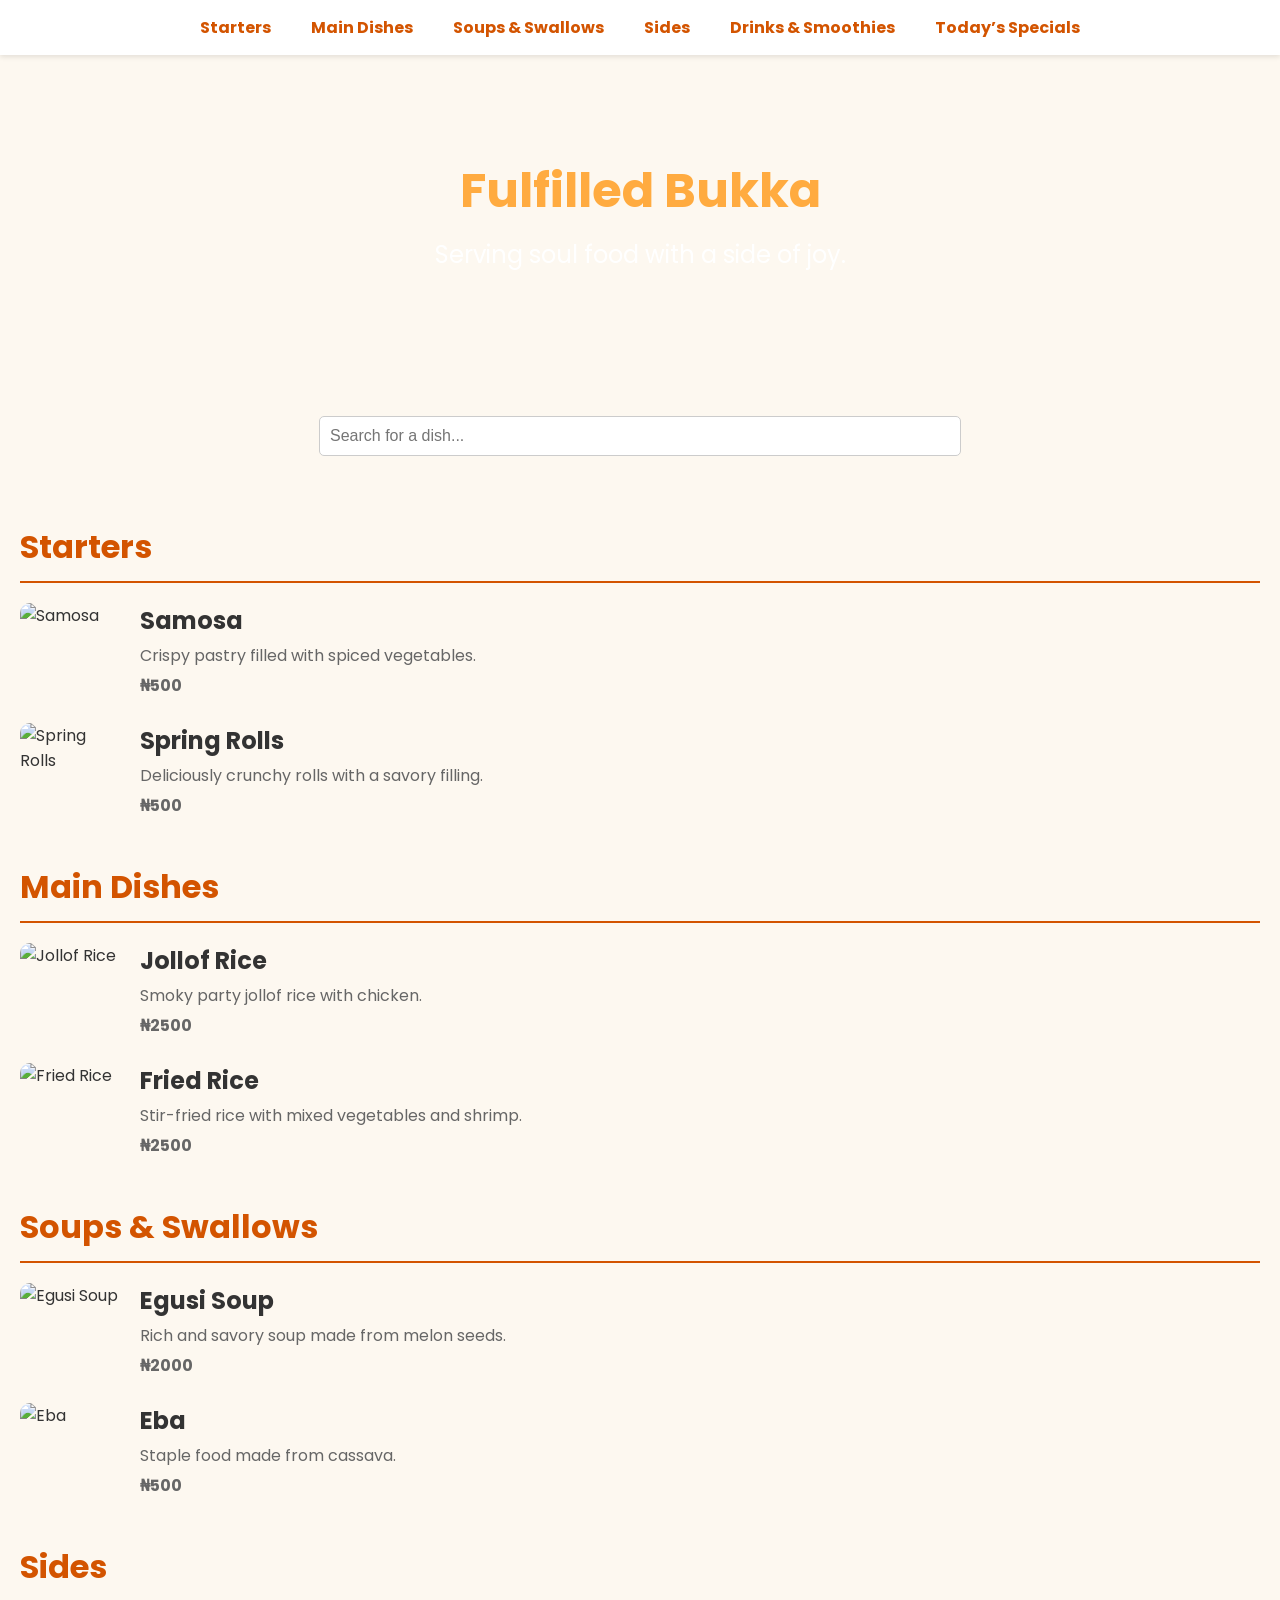
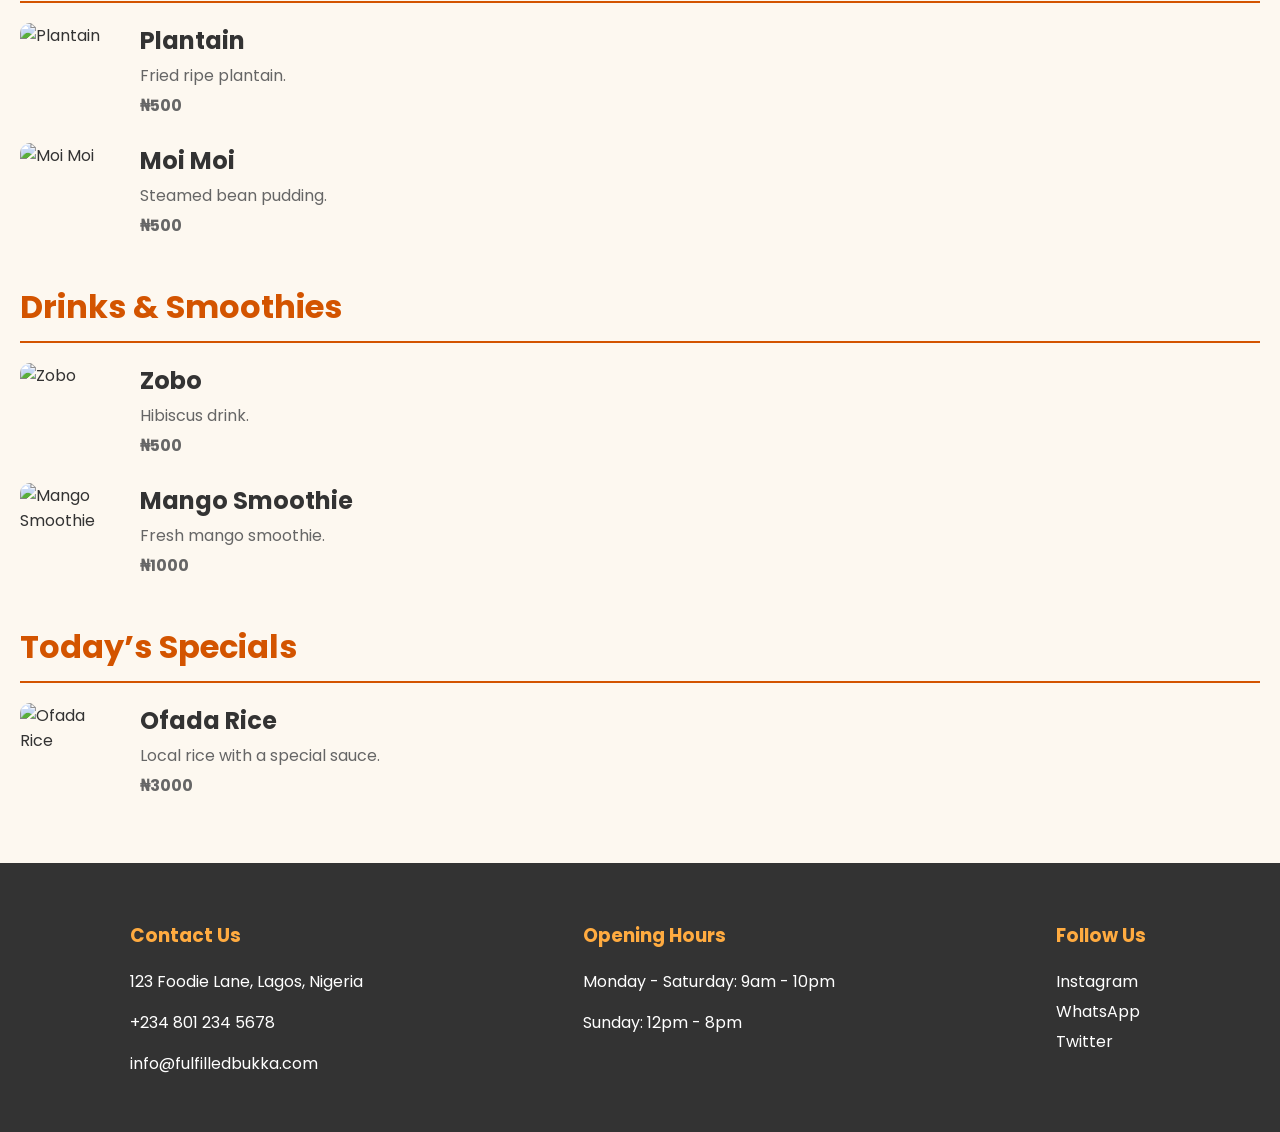
==== index.html @ f6e09173 "feat: create responsive food menu webpage for Fulfilled Bukka" ====
<!DOCTYPE html>
<html lang="en">
<head>
    <meta charset="UTF-8">
    <meta name="viewport" content="width=device-width, initial-scale=1.0">
    <title>Fulfilled Bukka</title>
    <link href="https://fonts.googleapis.com/css2?family=Poppins:wght@400;700&display=swap" rel="stylesheet">
    <link rel="stylesheet" href="styles.css">
</head>
<body>
    <nav class="sticky-nav">
        <div class="nav-container">
            <a href="#Starters">Starters</a>
            <a href="#Main Dishes">Main Dishes</a>
            <a href="#Soups & Swallows">Soups & Swallows</a>
            <a href="#Sides">Sides</a>
            <a href="#Drinks & Smoothies">Drinks & Smoothies</a>
            <a href="#Today’s Specials">Today’s Specials</a>
        </div>
    </nav>

    <header class="hero">
        <div class="hero-text">
            <h1>Fulfilled Bukka</h1>
            <p>Serving soul food with a side of joy.</p>
        </div>
    </header>

    <main>
        <section class="search-container">
            <input type="text" id="search-bar" placeholder="Search for a dish...">
        </section>

        <section id="menu" class="menu-container">
            <!-- Menu will be dynamically generated here -->
        </section>
    </main>

    <script src="script.js"></script>

    <footer>
        <div class="footer-container">
            <div class="contact-info">
                <h3>Contact Us</h3>
                <p>123 Foodie Lane, Lagos, Nigeria</p>
                <p>+234 801 234 5678</p>
                <p>info@fulfilledbukka.com</p>
            </div>
            <div class="opening-hours">
                <h3>Opening Hours</h3>
                <p>Monday - Saturday: 9am - 10pm</p>
                <p>Sunday: 12pm - 8pm</p>
            </div>
            <div class="social-links">
                <h3>Follow Us</h3>
                <a href="#">Instagram</a>
                <a href="#">WhatsApp</a>
                <a href="#">Twitter</a>
            </div>
        </div>
    </footer>
</body>
</html>
---- styles.css ----
/* General styles */
body {
    font-family: 'Poppins', sans-serif;
    margin: 0;
    background-color: #fdf8f0; /* Soft yellow */
    color: #333;
}

.hero {
    background-image: url('https://i.imgur.com/26eAolh.png');
    background-size: cover;
    background-position: center;
    color: white;
    text-align: center;
    padding: 100px 20px;
}

.hero-text h1 {
    font-size: 3rem;
    margin: 0;
    font-weight: bold;
    color: #ffab40; /* Deep orange */
}

.hero-text p {
    font-size: 1.5rem;
    margin-top: 10px;
    color: #fff;
}

/* Menu styles */
.menu-container {
    padding: 20px;
}

.menu-category {
    margin-bottom: 40px;
}

.menu-category h2 {
    font-size: 2rem;
    color: #d35400; /* Earthy orange */
    border-bottom: 2px solid #d35400;
    padding-bottom: 10px;
    margin-bottom: 20px;
}

.menu-item {
    display: flex;
    margin-bottom: 20px;
}

.menu-item img {
    width: 100px;
    height: 100px;
    object-fit: cover;
    border-radius: 10px;
    margin-right: 20px;
}

.menu-item-details h3 {
    margin: 0;
    font-size: 1.5rem;
    color: #333;
}

.menu-item-details p {
    margin: 5px 0;
    color: #666;
}

.price {
    font-weight: bold;
    color: #d35400;
}

/* Sticky Navigation */
.sticky-nav {
    position: sticky;
    top: 0;
    background-color: #fff;
    padding: 10px 0;
    box-shadow: 0 2px 5px rgba(0,0,0,0.1);
    z-index: 1000;
}

.nav-container {
    display: flex;
    justify-content: center;
    gap: 20px;
}

.sticky-nav a {
    text-decoration: none;
    color: #d35400;
    font-weight: bold;
    padding: 5px 10px;
    border-radius: 5px;
    transition: background-color 0.3s;
}

.sticky-nav a:hover {
    background-color: #fdf8f0;
}

/* Search Bar */
.search-container {
    padding: 20px;
    text-align: center;
}

#search-bar {
    width: 50%;
    padding: 10px;
    border: 1px solid #ccc;
    border-radius: 5px;
    font-size: 1rem;
}

/* Footer */
footer {
    background-color: #333;
    color: #fff;
    padding: 40px 20px;
}

.footer-container {
    display: flex;
    justify-content: space-around;
    flex-wrap: wrap;
}

.footer-container h3 {
    color: #ffab40;
}

.social-links a {
    color: #fff;
    text-decoration: none;
    margin-right: 10px;
    display: block;
    margin-bottom: 5px;
}

/* Responsive Design */
@media (max-width: 768px) {
    .hero-text h1 {
        font-size: 2.5rem;
    }

    .hero-text p {
        font-size: 1.2rem;
    }

    .nav-container {
        flex-direction: column;
        align-items: center;
    }

    .menu-item {
        flex-direction: column;
        align-items: center;
        text-align: center;
    }

    .menu-item img {
        margin-right: 0;
        margin-bottom: 10px;
    }

    #search-bar {
        width: 80%;
    }

    .footer-container {
        flex-direction: column;
        align-items: center;
        text-align: center;
    }

    .footer-container > div {
        margin-bottom: 20px;
    }
}
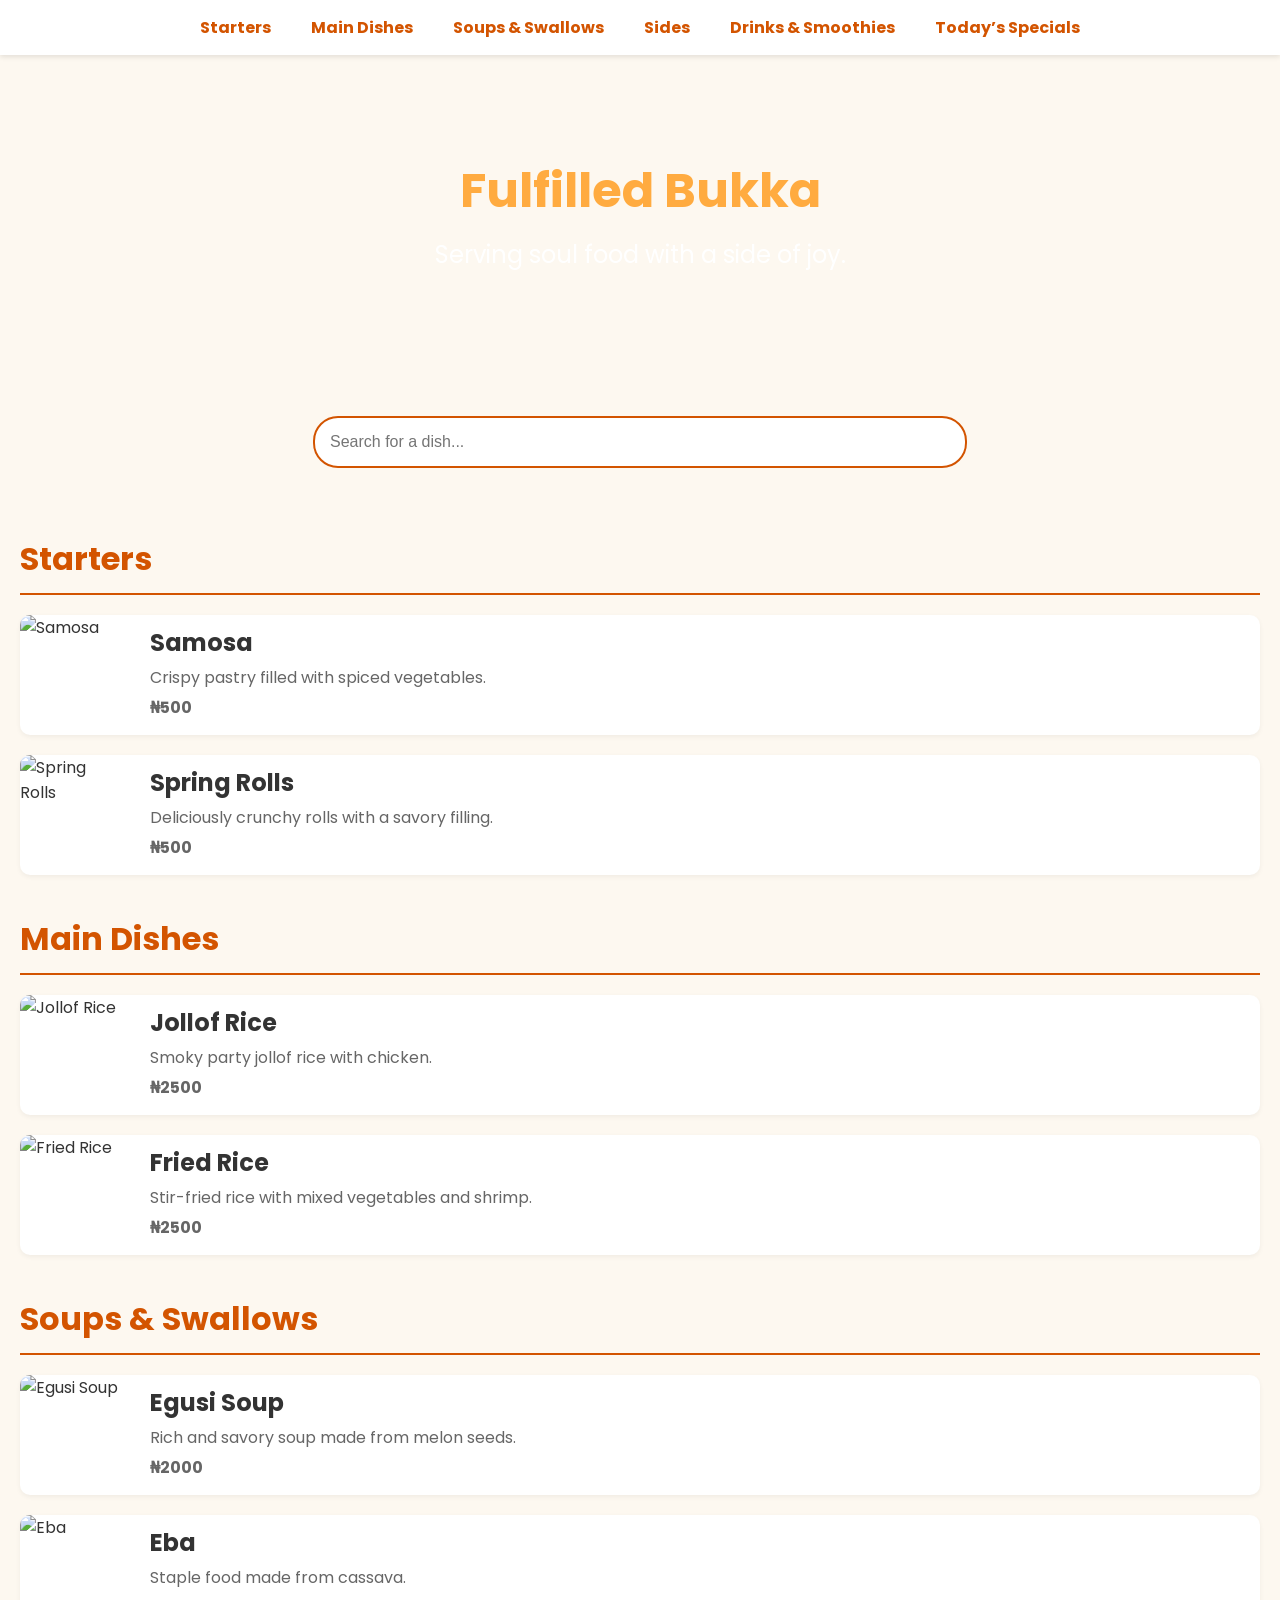
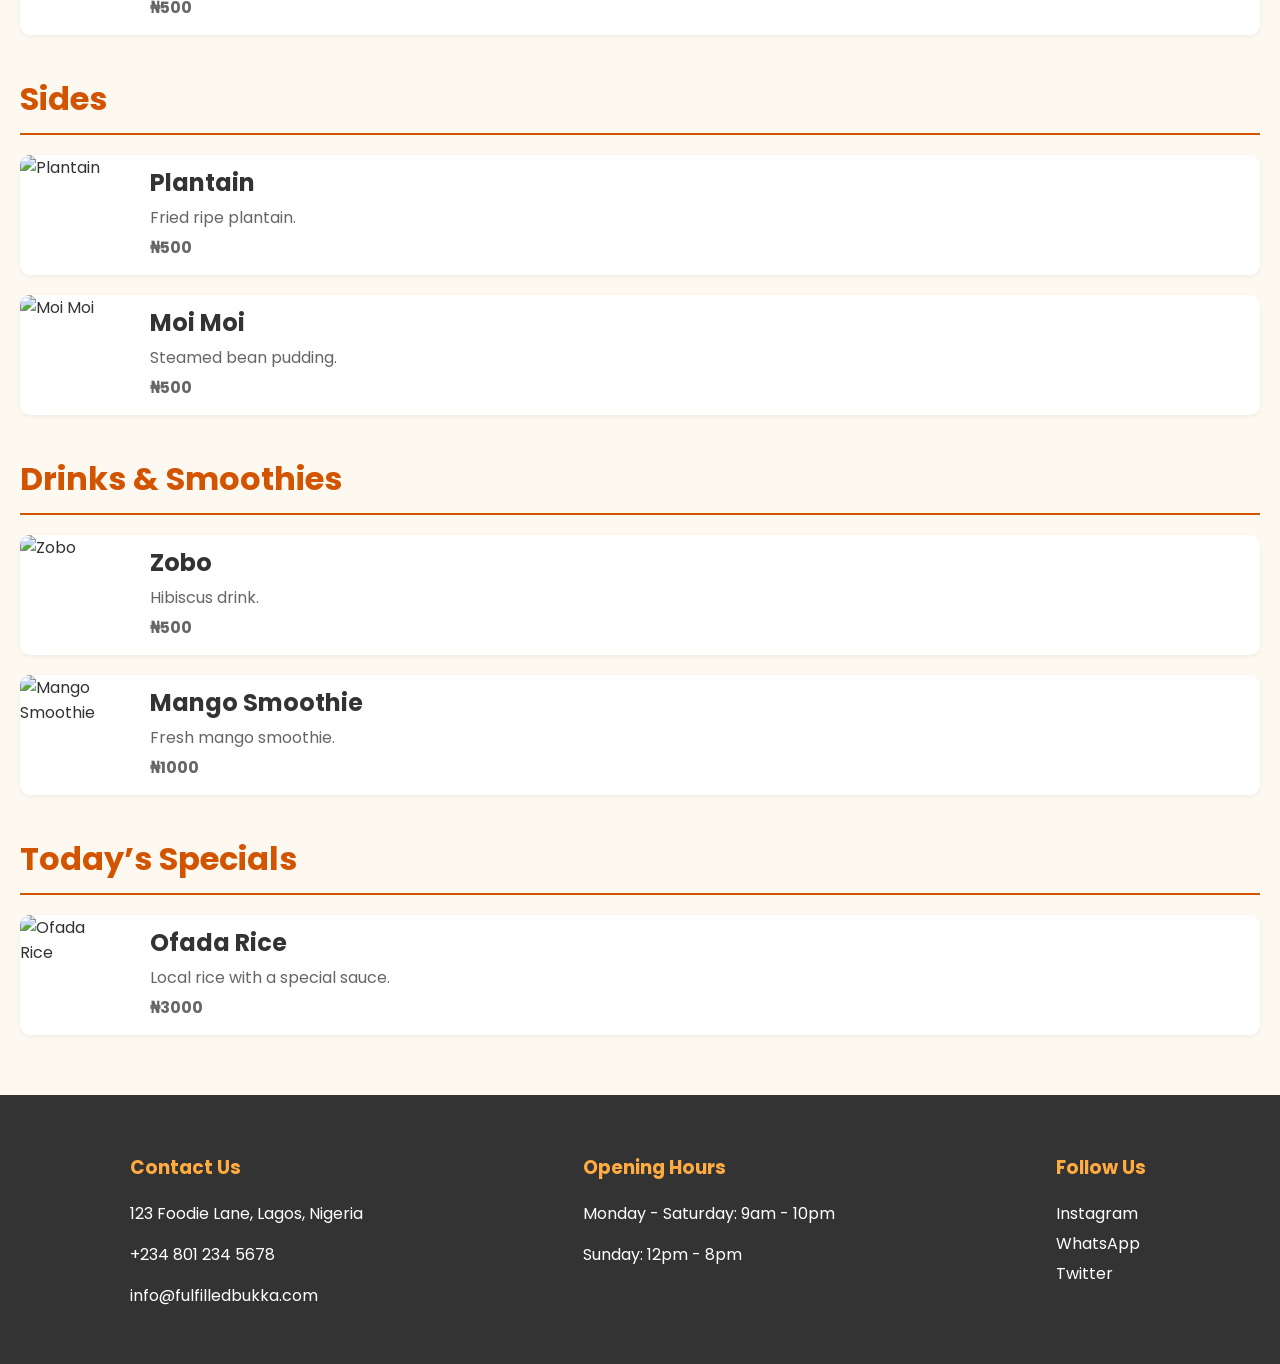
==== commit 4d3cfb7b: "feat: create responsive food menu webpage with search and improved UI" ====
--- a/index.html
+++ b/index.html
@@ -36,8 +36,6 @@
         </section>
     </main>
 
-    <script src="script.js"></script>
-
     <footer>
         <div class="footer-container">
             <div class="contact-info">
@@ -59,5 +57,7 @@
             </div>
         </div>
     </footer>
+
+    <script src="script.js"></script>
 </body>
 </html>
--- a/styles.css
+++ b/styles.css
@@ -48,6 +48,15 @@
 .menu-item {
     display: flex;
     margin-bottom: 20px;
+    background-color: #fff;
+    border-radius: 10px;
+    box-shadow: 0 2px 5px rgba(0,0,0,0.05);
+    transition: all 0.3s ease;
+}
+
+.menu-item:hover {
+    transform: translateY(-5px);
+    box-shadow: 0 5px 15px rgba(0,0,0,0.1);
 }
 
 .menu-item img {
@@ -56,6 +65,10 @@
     object-fit: cover;
     border-radius: 10px;
     margin-right: 20px;
+}
+
+.menu-item-details {
+    padding: 10px;
 }
 
 .menu-item-details h3 {
@@ -111,10 +124,17 @@
 
 #search-bar {
     width: 50%;
-    padding: 10px;
-    border: 1px solid #ccc;
-    border-radius: 5px;
+    padding: 15px;
+    border: 2px solid #d35400;
+    border-radius: 25px;
     font-size: 1rem;
+    outline: none;
+    transition: all 0.3s ease;
+}
+
+#search-bar:focus {
+    border-color: #ffab40;
+    box-shadow: 0 0 10px rgba(255, 171, 64, 0.5);
 }
 
 /* Footer */
